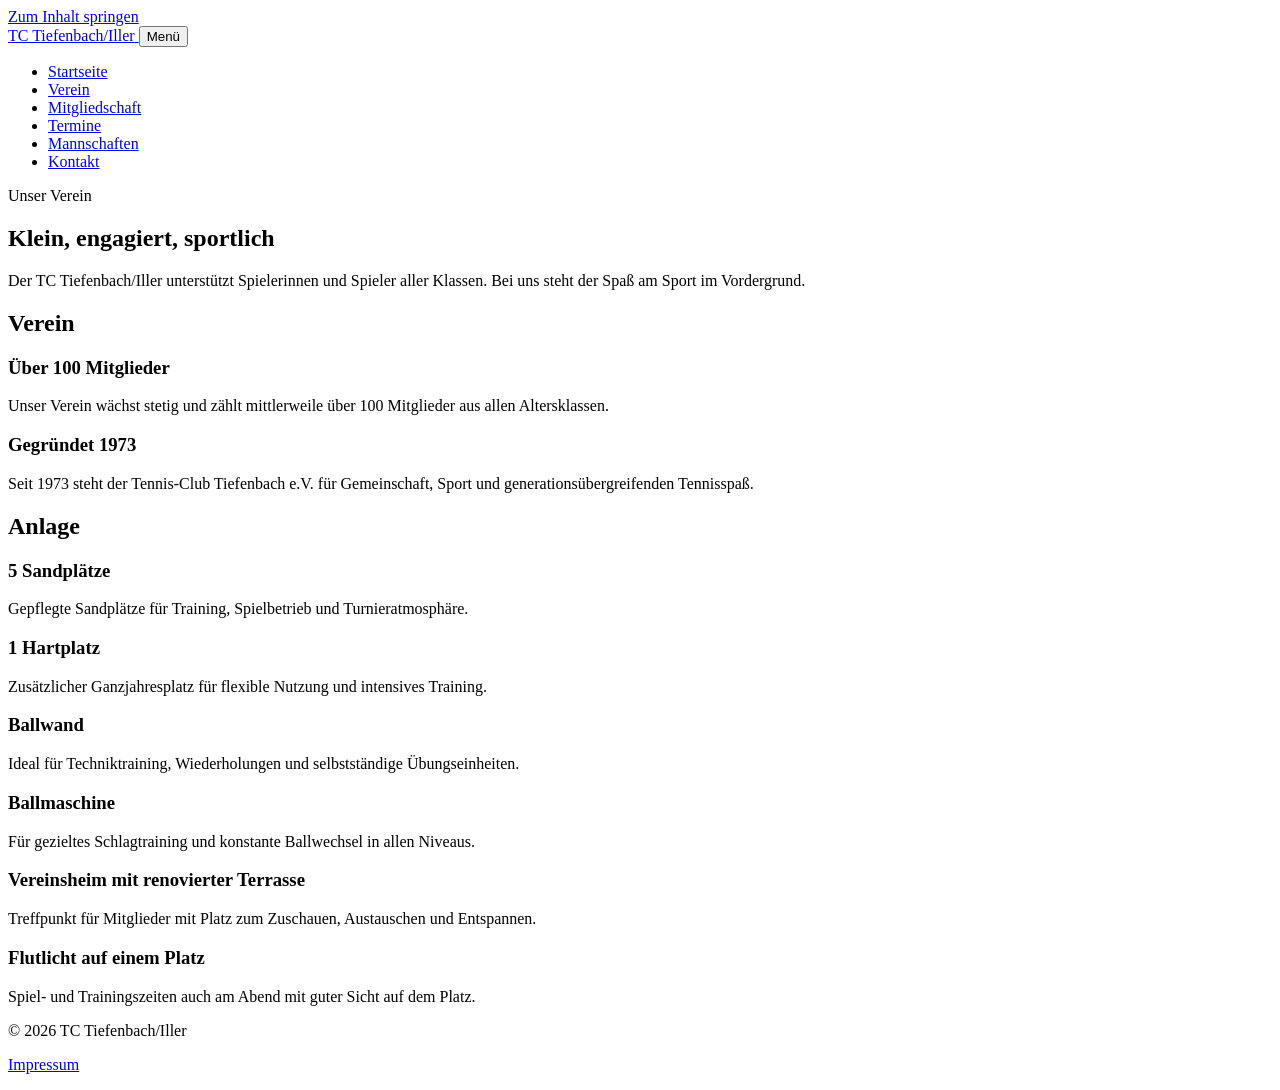
==== about.html @ 9d709224 "test" ====
<!doctype html>
<html lang="de">
  <head>
    <meta charset="UTF-8" />
    <meta name="viewport" content="width=device-width, initial-scale=1.0" />
    <title>TC Tiefenbach/Iller | Verein</title>
    <meta
      name="description"
      content="Erfahre mehr über Leitbild, Trainingsphilosophie und Anlage des TC Tiefenbach/Iller."
    />
    <link rel="preload" href="fonts/manrope-400.woff2" as="font" type="font/woff2" />
    <link rel="preload" href="fonts/manrope-700.woff2" as="font" type="font/woff2" />
    <link rel="preload" href="fonts/bebas-neue-400.woff2" as="font" type="font/woff2" />
    <link rel="stylesheet" href="css/style.css" />
  </head>
  <body class="about-page">
    <a class="skip-link" href="#main-content">Zum Inhalt springen</a>
    <header class="site-header">
      <div class="header-inner">
        <a class="brand" href="index.html" aria-label="TC Tiefenbach/Iller Startseite">
          <span class="brand-mark" aria-hidden="true"></span>
          <span class="brand-text">TC Tiefenbach/Iller</span>
        </a>
        <button
          class="nav-toggle"
          type="button"
          data-nav-toggle
          aria-expanded="false"
          aria-controls="primary-nav"
        >
          Menü
        </button>
        <nav id="primary-nav" class="primary-nav" data-primary-nav aria-label="Hauptnavigation">
          <ul>
            <li><a href="index.html">Startseite</a></li>
            <li><a aria-current="page" href="about.html">Verein</a></li>
            <li><a href="membership.html">Mitgliedschaft</a></li>
            <li><a href="schedule.html">Termine</a></li>
            <li><a href="teams.html">Mannschaften</a></li>
            <li><a href="contact.html">Kontakt</a></li>
          </ul>
        </nav>
      </div>
    </header>

    <main id="main-content" class="page">
      <section class="hero reveal">
        <span class="kicker">Unser Verein</span>
        <h1>Klein, engagiert, sportlich</h1>
        <p>
          Der TC Tiefenbach/Iller unterstützt Spielerinnen und Spieler aller Klassen.
          Bei uns steht der Spaß am Sport im Vordergrund.
        </p>
      </section>

      <section class="section reveal" aria-labelledby="mission-title">
        <div class="section-header">
          <h2 id="mission-title">Verein</h2>
        </div>
        <div class="grid two">
          <article class="card">
            <h3>Über 100 Mitglieder</h3>
            <p>
              Unser Verein wächst stetig und zählt mittlerweile über 100 Mitglieder
              aus allen Altersklassen.
            </p>
          </article>
          <article class="card">
            <h3>Gegründet 1973</h3>
            <p>
              Seit 1973 steht der Tennis-Club Tiefenbach e.V. für Gemeinschaft, Sport und
              generationsübergreifenden Tennisspaß.
            </p>
          </article>
        </div>
      </section>

      <section class="section reveal" aria-labelledby="facilities-title">
        <div class="section-header">
          <h2 id="facilities-title">Anlage</h2>
        </div>
        <div class="grid three">
          <article class="card card-muted">
            <h3>5 Sandplätze</h3>
            <p>Gepflegte Sandplätze für Training, Spielbetrieb und Turnieratmosphäre.</p>
          </article>
          <article class="card card-muted">
            <h3>1 Hartplatz</h3>
            <p>Zusätzlicher Ganzjahresplatz für flexible Nutzung und intensives Training.</p>
          </article>
          <article class="card card-muted">
            <h3>Ballwand</h3>
            <p>Ideal für Techniktraining, Wiederholungen und selbstständige Übungseinheiten.</p>
          </article>
          <article class="card card-muted">
            <h3>Ballmaschine</h3>
            <p>Für gezieltes Schlagtraining und konstante Ballwechsel in allen Niveaus.</p>
          </article>
          <article class="card card-muted">
            <h3>Vereinsheim mit renovierter Terrasse</h3>
            <p>Treffpunkt für Mitglieder mit Platz zum Zuschauen, Austauschen und Entspannen.</p>
          </article>
          <article class="card card-muted">
            <h3>Flutlicht auf einem Platz</h3>
            <p>Spiel- und Trainingszeiten auch am Abend mit guter Sicht auf dem Platz.</p>
          </article>
        </div>
      </section>
    </main>

    <footer class="site-footer">
      <div class="footer-inner">
        <p class="meta">© 2026 TC Tiefenbach/Iller</p>
        <p class="meta"><a href="impressum.html">Impressum</a></p>
      </div>
    </footer>
    <script src="js/main.js"></script>
  </body>
</html>
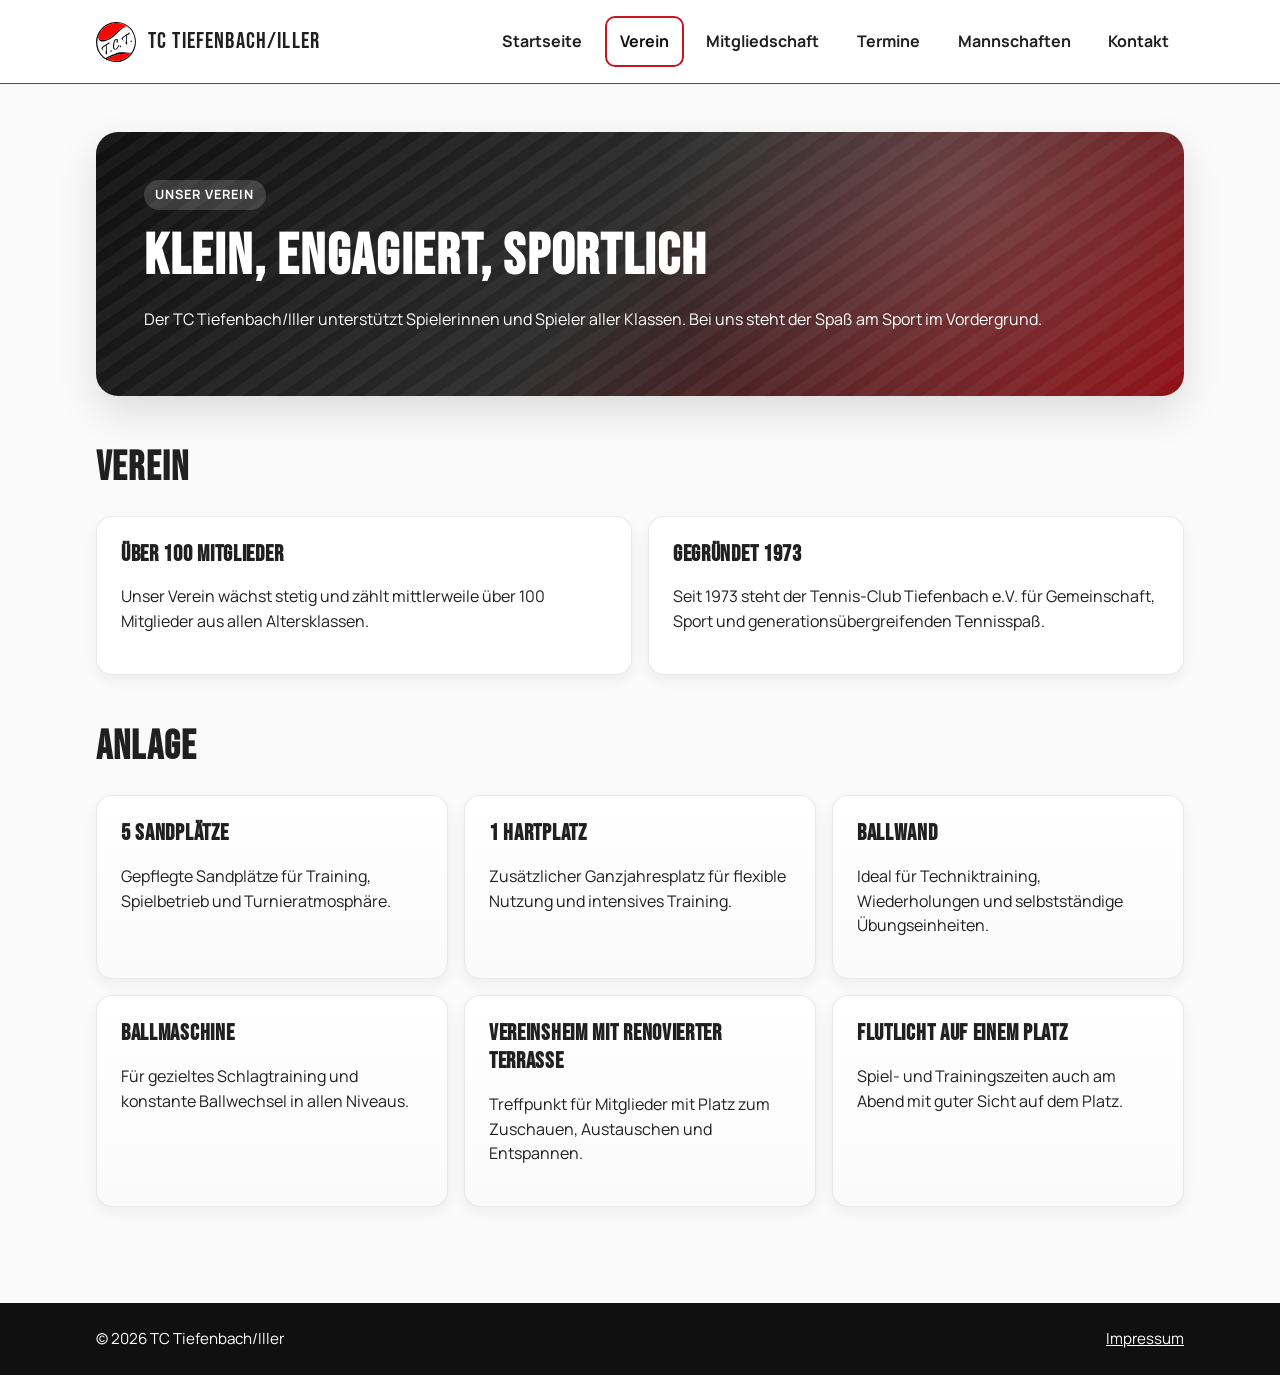
==== commit 25df67db: "other updates" ====
--- a/about.html
+++ b/about.html
@@ -8,9 +8,10 @@
       name="description"
       content="Erfahre mehr über Leitbild, Trainingsphilosophie und Anlage des TC Tiefenbach/Iller."
     />
-    <link rel="preload" href="fonts/manrope-400.woff2" as="font" type="font/woff2" />
-    <link rel="preload" href="fonts/manrope-700.woff2" as="font" type="font/woff2" />
-    <link rel="preload" href="fonts/bebas-neue-400.woff2" as="font" type="font/woff2" />
+    <link rel="preload" href="fonts/manrope-400.woff2" as="font" type="font/woff2" crossorigin="anonymous" />
+    <link rel="preload" href="fonts/manrope-700.woff2" as="font" type="font/woff2" crossorigin="anonymous" />
+    <link rel="preload" href="fonts/bebas-neue-400.woff2" as="font" type="font/woff2" crossorigin="anonymous" />
+    <link rel="icon" href="tc-tiefenbach-logo-ohne-schrift.svg" type="image/svg+xml" />
     <link rel="stylesheet" href="css/style.css" />
   </head>
   <body class="about-page">
--- a/css/style.css
+++ b/css/style.css
@@ -0,0 +1,521 @@
+@font-face {
+  font-family: "Manrope";
+  src: url("../fonts/manrope-400.woff2") format("woff2");
+  font-weight: 400;
+  font-style: normal;
+  font-display: swap;
+}
+
+@font-face {
+  font-family: "Manrope";
+  src: url("../fonts/manrope-600.woff2") format("woff2");
+  font-weight: 600;
+  font-style: normal;
+  font-display: swap;
+}
+
+@font-face {
+  font-family: "Manrope";
+  src: url("../fonts/manrope-700.woff2") format("woff2");
+  font-weight: 700;
+  font-style: normal;
+  font-display: swap;
+}
+
+@font-face {
+  font-family: "Manrope";
+  src: url("../fonts/manrope-800.woff2") format("woff2");
+  font-weight: 800;
+  font-style: normal;
+  font-display: swap;
+}
+
+@font-face {
+  font-family: "Bebas Neue";
+  src: url("../fonts/bebas-neue-400.woff2") format("woff2");
+  font-weight: 400;
+  font-style: normal;
+  font-display: swap;
+}
+
+:root {
+  --color-red: #c7161f;
+  --color-red-dark: #8f1016;
+  --color-red-soft: #f9d8da;
+  --color-white: #ffffff;
+  --color-black: #101010;
+  --color-ink: #202020;
+  --color-gray-100: #f4f4f4;
+  --color-gray-300: #d8d8d8;
+  --color-gray-500: #767676;
+  --shadow-soft: 0 16px 40px rgb(0 0 0 / 0.12);
+  --radius: 16px;
+  --radius-sm: 10px;
+  --container: 1120px;
+  --space-1: 0.5rem;
+  --space-2: 0.75rem;
+  --space-3: 1rem;
+  --space-4: 1.5rem;
+  --space-5: 2rem;
+  --space-6: 3rem;
+}
+
+* {
+  box-sizing: border-box;
+}
+
+html {
+  scroll-behavior: smooth;
+}
+
+body {
+  margin: 0;
+  min-height: 100vh;
+  color: var(--color-ink);
+  background: #ffffff;
+  font-family: "Manrope", "Segoe UI", sans-serif;
+  line-height: 1.55;
+}
+
+.home-page {
+  background: #fafafa;
+}
+
+.about-page {
+  background: #fafafa;
+}
+
+.schedule-page {
+  background: #fafafa;
+}
+
+.membership-page {
+  background: #fafafa;
+}
+
+.membership-page .actions {
+  justify-content: center;
+}
+
+.news-page {
+  background: #fafafa;
+}
+
+.contact-page {
+  background: #fafafa;
+}
+
+a {
+  color: inherit;
+}
+
+img {
+  max-width: 100%;
+  display: block;
+}
+
+.skip-link {
+  position: absolute;
+  left: -999px;
+  top: 8px;
+  z-index: 999;
+  background: var(--color-black);
+  color: var(--color-white);
+  padding: var(--space-2) var(--space-3);
+  border-radius: var(--radius-sm);
+}
+
+.skip-link:focus {
+  left: 8px;
+}
+
+.site-header {
+  position: sticky;
+  top: 0;
+  z-index: 50;
+  border-bottom: 1px solid var(--color-red);
+  backdrop-filter: blur(8px);
+  background: rgb(255 255 255 / 0.92);
+}
+
+.header-inner {
+  max-width: var(--container);
+  margin: 0 auto;
+  padding: var(--space-3);
+  display: flex;
+  align-items: center;
+  justify-content: space-between;
+  gap: var(--space-3);
+}
+
+.brand {
+  display: flex;
+  align-items: center;
+  gap: var(--space-2);
+  text-decoration: none;
+}
+
+.brand-mark {
+  width: 40px;
+  height: 40px;
+  background-image: url("../tc-tiefenbach-logo-ohne-schrift.svg");
+  background-size: contain;
+  background-position: center;
+  background-repeat: no-repeat;
+}
+
+.brand-text {
+  font-family: "Bebas Neue", "Trebuchet MS", sans-serif;
+  font-size: 1.45rem;
+  letter-spacing: 0.05em;
+}
+
+.nav-toggle {
+  border: 1px solid var(--color-black);
+  background: var(--color-white);
+  border-radius: 999px;
+  padding: 0.55rem 0.85rem;
+  color: var(--color-black);
+  font-weight: 700;
+}
+
+.primary-nav {
+  position: absolute;
+  left: 0;
+  right: 0;
+  top: calc(100% + 1px);
+  background: var(--color-white);
+  border-bottom: 1px solid rgb(0 0 0 / 0.08);
+  padding: var(--space-3) var(--space-3) var(--space-3);
+  display: none;
+}
+
+.primary-nav.is-open {
+  display: block;
+}
+
+.primary-nav ul {
+  list-style: none;
+  margin: 0;
+  padding: 0;
+  display: grid;
+  gap: var(--space-1);
+}
+
+.primary-nav a {
+  display: block;
+  padding: 0.7rem 0.8rem;
+  text-decoration: none;
+  border-radius: var(--radius-sm);
+  font-weight: 700;
+  border: 2px solid transparent;
+}
+
+.primary-nav a:hover,
+.primary-nav a:focus-visible {
+  background: var(--color-gray-100);
+  color: var(--color-black);
+}
+
+.primary-nav a[aria-current="page"] {
+  background: transparent;
+  border-color: var(--color-red);
+  color: var(--color-black);
+}
+
+.page {
+  max-width: var(--container);
+  margin: 0 auto;
+  padding: var(--space-5) var(--space-3) var(--space-6);
+}
+
+.hero {
+  background:
+    linear-gradient(130deg, var(--color-black), #2c2c2c 48%, var(--color-red-dark));
+  color: var(--color-white);
+  border-radius: calc(var(--radius) + 6px);
+  padding: var(--space-5);
+  box-shadow: var(--shadow-soft);
+  overflow: hidden;
+  position: relative;
+}
+
+.hero::after {
+  content: "";
+  position: absolute;
+  inset: 0;
+  background:
+    radial-gradient(circle at 80% 20%, rgb(255 255 255 / 0.14), transparent 35%),
+    repeating-linear-gradient(
+      145deg,
+      transparent,
+      transparent 10px,
+      rgb(255 255 255 / 0.04) 10px,
+      rgb(255 255 255 / 0.04) 20px
+    );
+  pointer-events: none;
+}
+
+.hero > * {
+  position: relative;
+  z-index: 1;
+}
+
+.kicker {
+  display: inline-block;
+  margin-bottom: var(--space-2);
+  padding: 0.3rem 0.7rem;
+  border-radius: 999px;
+  background: rgb(255 255 255 / 0.16);
+  font-size: 0.8rem;
+  font-weight: 700;
+  letter-spacing: 0.08em;
+  text-transform: uppercase;
+}
+
+h1,
+h2,
+h3 {
+  margin: 0 0 var(--space-3);
+  line-height: 1.2;
+  font-family: "Bebas Neue", "Trebuchet MS", sans-serif;
+  letter-spacing: 0.03em;
+}
+
+h1 {
+  font-size: clamp(2.1rem, 9vw, 3.6rem);
+}
+
+h2 {
+  font-size: clamp(1.7rem, 6vw, 2.5rem);
+}
+
+h3 {
+  font-size: 1.45rem;
+}
+
+p {
+  margin-top: 0;
+  margin-bottom: var(--space-3);
+}
+
+.actions {
+  display: flex;
+  flex-wrap: wrap;
+  gap: var(--space-2);
+  margin-top: var(--space-4);
+}
+
+.btn {
+  display: inline-flex;
+  align-items: center;
+  justify-content: center;
+  min-height: 44px;
+  border-radius: 999px;
+  text-decoration: none;
+  font-weight: 800;
+  padding: 0.65rem 1.15rem;
+  border: 2px solid transparent;
+  transition: transform 0.2s ease, background-color 0.2s ease, border-color 0.2s ease;
+}
+
+.btn:focus-visible,
+.nav-toggle:focus-visible,
+a:focus-visible {
+  outline: 3px solid var(--color-red);
+  outline-offset: 2px;
+}
+
+.btn:hover {
+  transform: translateY(-1px);
+}
+
+.btn-primary {
+  background: var(--color-red);
+  color: var(--color-white);
+}
+
+.btn-primary:hover {
+  background: var(--color-red-dark);
+}
+
+.btn-secondary {
+  background: transparent;
+  color: var(--color-black);
+  border-color: var(--color-black);
+}
+
+.section {
+  margin-top: var(--space-6);
+}
+
+.section-header {
+  margin-bottom: var(--space-4);
+}
+
+.grid {
+  display: grid;
+  gap: var(--space-3);
+}
+
+.card {
+  background: var(--color-white);
+  border: 1px solid rgb(0 0 0 / 0.08);
+  border-radius: var(--radius);
+  padding: var(--space-4);
+  box-shadow: 0 6px 14px rgb(0 0 0 / 0.05);
+}
+
+.card strong {
+  color: var(--color-red-dark);
+}
+
+.card-muted {
+  background: linear-gradient(180deg, #fff, #fafafa);
+}
+
+.table-wrap {
+  overflow-x: auto;
+  border-radius: var(--radius);
+  border: 1px solid rgb(0 0 0 / 0.1);
+}
+
+table {
+  width: 100%;
+  border-collapse: collapse;
+  min-width: 560px;
+  background: var(--color-white);
+}
+
+th,
+td {
+  padding: 0.85rem;
+  text-align: left;
+  border-bottom: 1px solid var(--color-gray-300);
+}
+
+th {
+  background: var(--color-black);
+  color: var(--color-white);
+  font-size: 0.9rem;
+}
+
+tr.next-event td {
+  background: rgb(199 22 31 / 0.08);
+  border-top: 2px solid var(--color-red);
+  border-bottom: 2px solid var(--color-red);
+}
+
+.month-break td {
+  background: var(--color-white);
+  color: var(--color-red-dark);
+  font-weight: 800;
+  letter-spacing: 0.02em;
+  text-align: center;
+  border-top: 2px solid var(--color-red);
+  border-bottom: 2px solid var(--color-red);
+}
+
+.meta {
+  color: var(--color-gray-500);
+  font-size: 0.95rem;
+}
+
+.site-footer {
+  background: var(--color-black);
+  color: var(--color-white);
+  margin-top: var(--space-6);
+}
+
+.site-footer .meta,
+.site-footer a {
+  color: var(--color-white);
+}
+
+.footer-inner {
+  max-width: var(--container);
+  margin: 0 auto;
+  padding: var(--space-4) var(--space-3);
+  display: flex;
+  align-items: center;
+  justify-content: space-between;
+  flex-wrap: nowrap;
+  gap: var(--space-3);
+}
+
+.footer-inner .meta {
+  margin: 0;
+}
+
+.reveal {
+  opacity: 0;
+  transform: translateY(18px);
+}
+
+.reveal.in-view {
+  opacity: 1;
+  transform: translateY(0);
+  transition: opacity 0.45s ease, transform 0.45s ease;
+}
+
+@media (min-width: 640px) {
+  .grid.two {
+    grid-template-columns: repeat(2, minmax(0, 1fr));
+  }
+
+  .hero {
+    padding: var(--space-6);
+  }
+}
+
+@media (min-width: 960px) {
+  .nav-toggle {
+    display: none;
+  }
+
+  .primary-nav {
+    position: static;
+    display: block;
+    padding: 0;
+    border: 0;
+    background: transparent;
+  }
+
+  .primary-nav ul {
+    display: flex;
+    gap: var(--space-1);
+  }
+
+  .page {
+    padding-top: var(--space-6);
+  }
+
+  .grid.three {
+    grid-template-columns: repeat(3, minmax(0, 1fr));
+  }
+
+  .footer-inner {
+    gap: var(--space-4);
+  }
+}
+
+@media (prefers-reduced-motion: reduce) {
+  html {
+    scroll-behavior: auto;
+  }
+
+  *,
+  *::before,
+  *::after {
+    animation-duration: 0.01ms !important;
+    animation-iteration-count: 1 !important;
+    transition-duration: 0.01ms !important;
+    scroll-behavior: auto !important;
+  }
+
+  .reveal,
+  .reveal.in-view {
+    opacity: 1;
+    transform: none;
+  }
+}
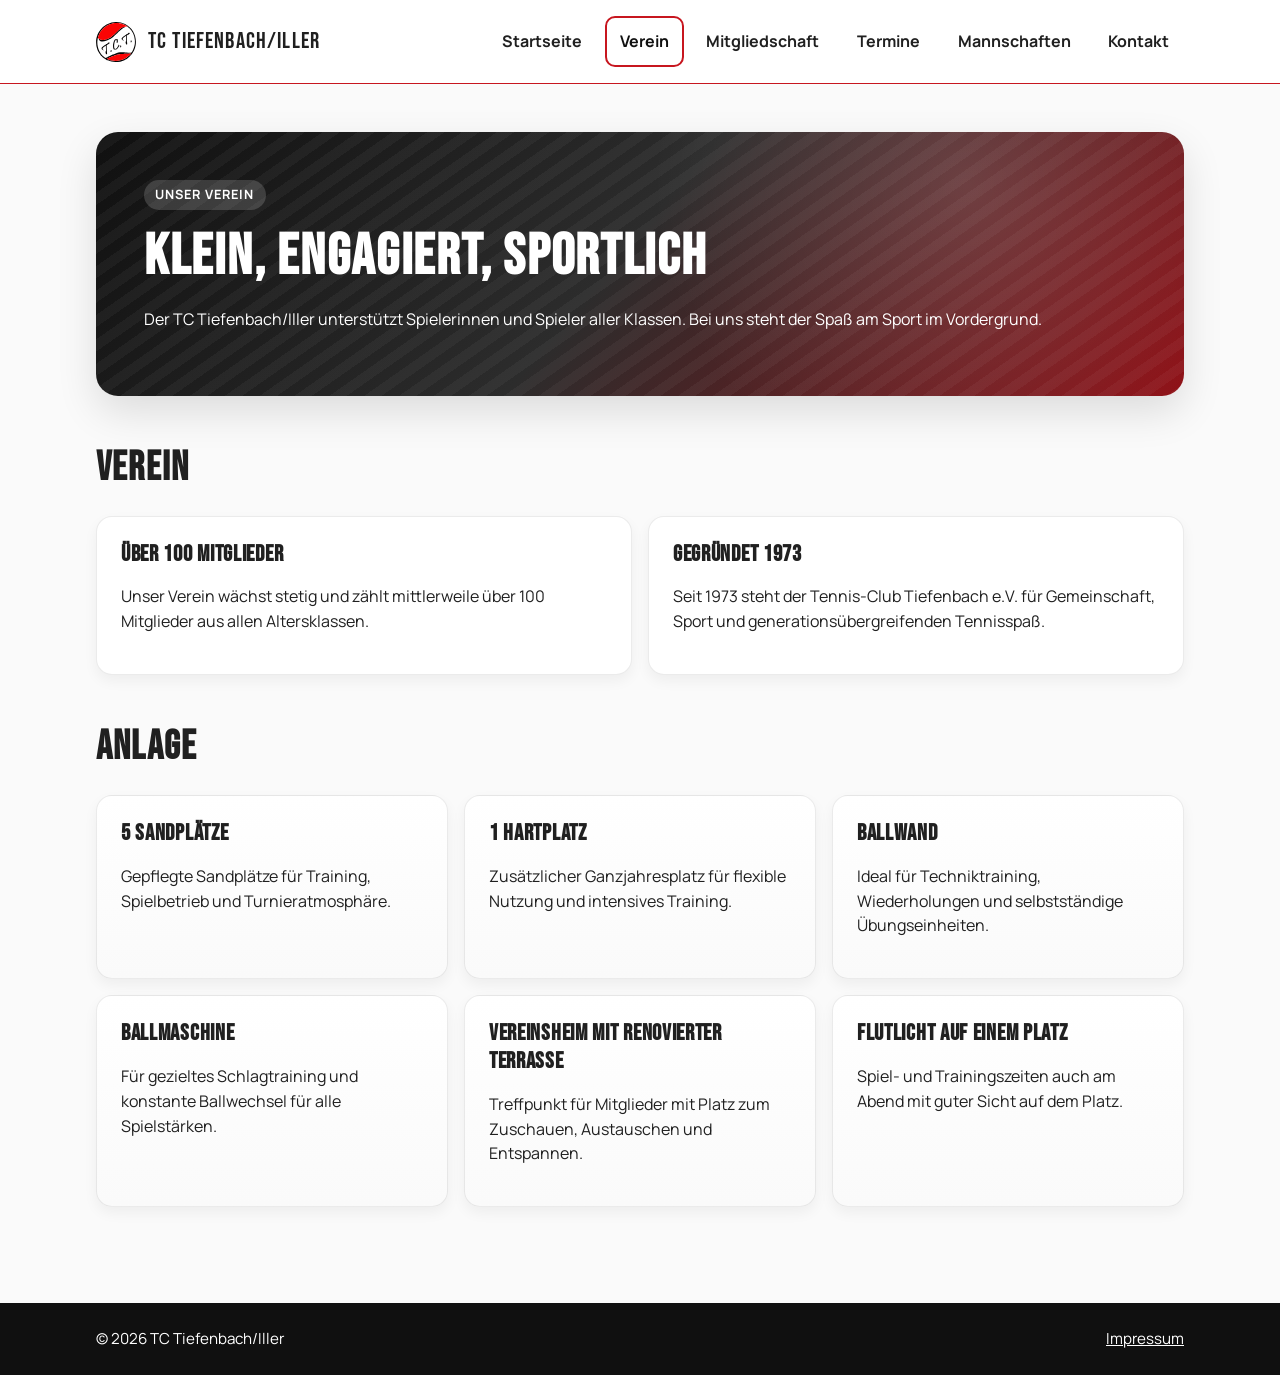
==== commit bb42a973: "Improve index.html" ====
--- a/about.html
+++ b/about.html
@@ -11,7 +11,7 @@
     <link rel="preload" href="fonts/manrope-400.woff2" as="font" type="font/woff2" crossorigin="anonymous" />
     <link rel="preload" href="fonts/manrope-700.woff2" as="font" type="font/woff2" crossorigin="anonymous" />
     <link rel="preload" href="fonts/bebas-neue-400.woff2" as="font" type="font/woff2" crossorigin="anonymous" />
-    <link rel="icon" href="tc-tiefenbach-logo-ohne-schrift.svg" type="image/svg+xml" />
+    <link rel="icon" href="images/tc-tiefenbach-logo-without-text.svg" type="image/svg+xml" />
     <link rel="stylesheet" href="css/style.css" />
   </head>
   <body class="about-page">
@@ -95,7 +95,7 @@
           </article>
           <article class="card card-muted">
             <h3>Ballmaschine</h3>
-            <p>Für gezieltes Schlagtraining und konstante Ballwechsel in allen Niveaus.</p>
+            <p>Für gezieltes Schlagtraining und konstante Ballwechsel für alle Spielstärken.</p>
           </article>
           <article class="card card-muted">
             <h3>Vereinsheim mit renovierter Terrasse</h3>
--- a/css/style.css
+++ b/css/style.css
@@ -158,7 +158,7 @@
 .brand-mark {
   width: 40px;
   height: 40px;
-  background-image: url("../tc-tiefenbach-logo-ohne-schrift.svg");
+  background-image: url("../images/tc-tiefenbach-logo-without-text.svg");
   background-size: contain;
   background-position: center;
   background-repeat: no-repeat;
